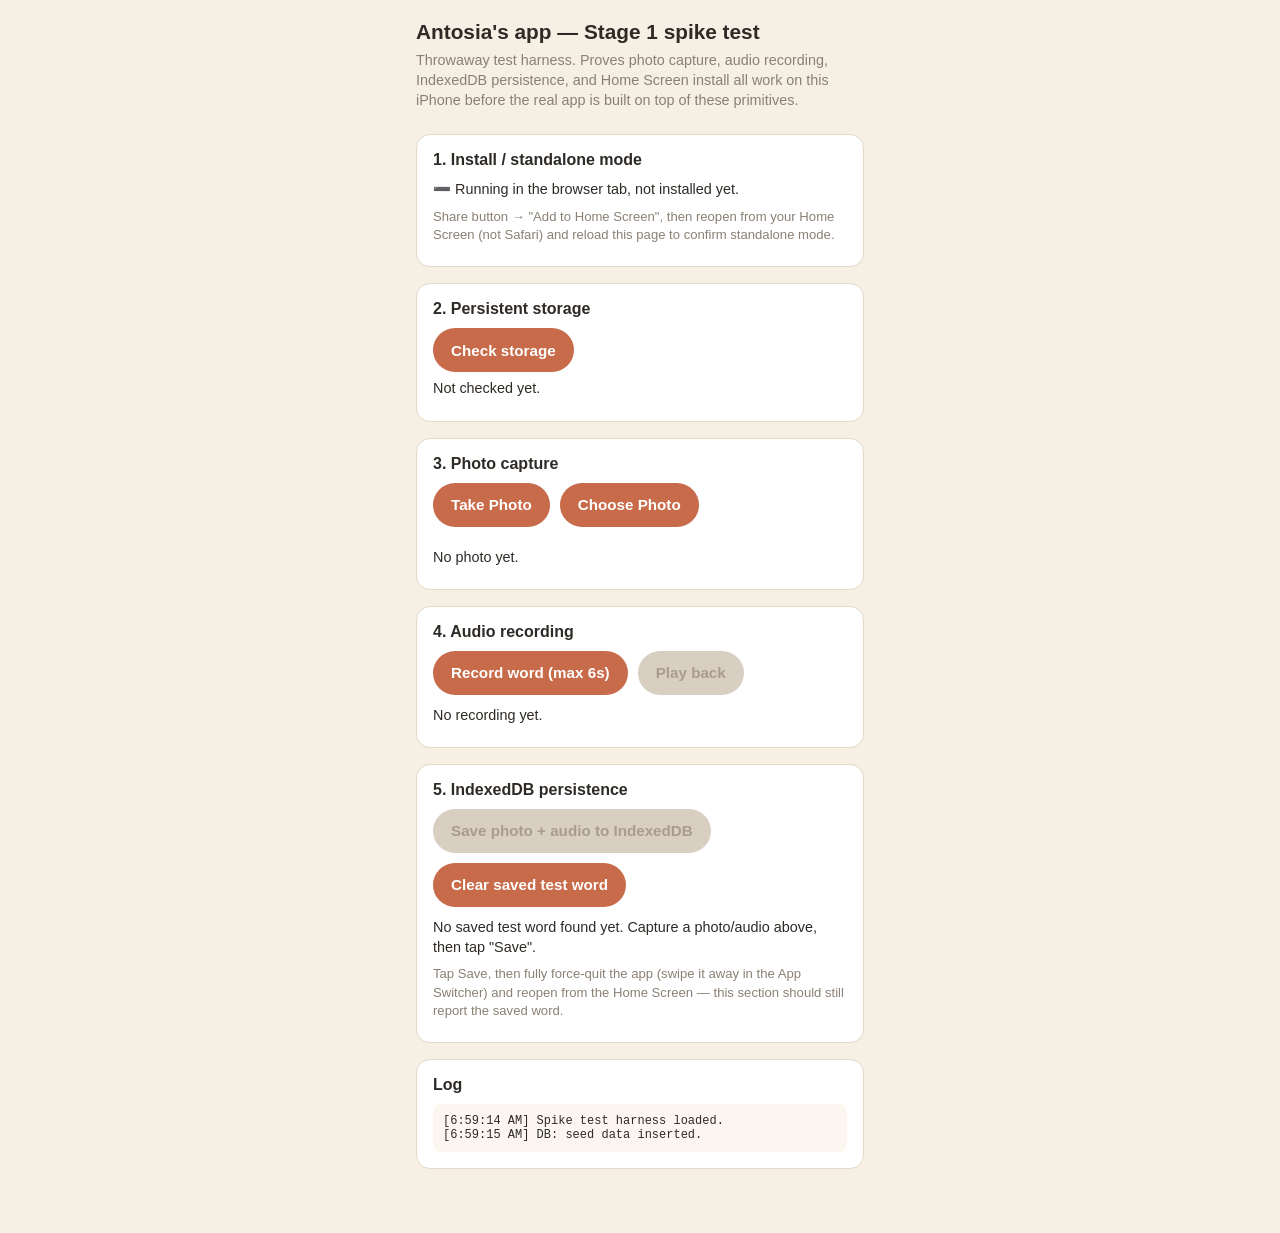
==== spike.html @ 55120e37 "Add Stage 2 parent admin area Category and word CRUD: create/edit/delete categories, add/edit/delete" ====
<!doctype html>
<html lang="en">
<head>
  <meta charset="UTF-8" />
  <meta name="viewport" content="width=device-width, initial-scale=1, viewport-fit=cover" />
  <title>Antosia's app — Spike Test</title>
  <link rel="manifest" href="./manifest.webmanifest" />
  <link rel="apple-touch-icon" href="./icons/icon-180.png" />
  <meta name="apple-mobile-web-app-capable" content="yes" />
  <meta name="apple-mobile-web-app-status-bar-style" content="default" />
  <meta name="theme-color" content="#f6efe3" />
  <link rel="stylesheet" href="./css/app.css" />
</head>
<body>
  <main class="spike">
    <header>
      <h1>Antosia's app — Stage 1 spike test</h1>
      <p class="sub">
        Throwaway test harness. Proves photo capture, audio recording, IndexedDB
        persistence, and Home Screen install all work on this iPhone before the
        real app is built on top of these primitives.
      </p>
    </header>

    <section class="card" id="install-section">
      <h2>1. Install / standalone mode</h2>
      <p id="install-status">Checking…</p>
      <p class="hint">
        Share button → "Add to Home Screen", then reopen from your Home Screen
        (not Safari) and reload this page to confirm standalone mode.
      </p>
    </section>

    <section class="card" id="storage-section">
      <h2>2. Persistent storage</h2>
      <button id="check-storage-btn">Check storage</button>
      <p id="storage-status">Not checked yet.</p>
    </section>

    <section class="card" id="photo-section">
      <h2>3. Photo capture</h2>
      <div class="btn-row">
        <label class="btn">
          Take Photo
          <input type="file" accept="image/*" capture="environment" id="take-photo-input" hidden />
        </label>
        <label class="btn">
          Choose Photo
          <input type="file" accept="image/*" id="choose-photo-input" hidden />
        </label>
      </div>
      <img id="photo-preview" alt="" hidden />
      <p id="photo-status">No photo yet.</p>
    </section>

    <section class="card" id="audio-section">
      <h2>4. Audio recording</h2>
      <div class="btn-row">
        <button id="record-word-btn">Record word (max 6s)</button>
        <button id="play-word-btn" disabled>Play back</button>
      </div>
      <p id="audio-status">No recording yet.</p>
    </section>

    <section class="card" id="db-section">
      <h2>5. IndexedDB persistence</h2>
      <div class="btn-row">
        <button id="save-test-word-btn" disabled>Save photo + audio to IndexedDB</button>
        <button id="clear-test-word-btn">Clear saved test word</button>
      </div>
      <p id="db-status">Checking for a previously saved test word…</p>
      <p class="hint">
        Tap Save, then fully force-quit the app (swipe it away in the App
        Switcher) and reopen from the Home Screen — this section should still
        report the saved word.
      </p>
    </section>

    <section class="card" id="log-section">
      <h2>Log</h2>
      <pre id="log"></pre>
    </section>
  </main>

  <script type="module" src="./js/spike.js"></script>
</body>
</html>
---- css/app.css ----
:root {
  --bg: #f6efe3;
  --fg: #2e2a26;
  --muted: #8a8074;
  --accent: #c86b4a;
  --card-bg: #ffffff;
  --border: #e4d9c8;
  --radius: 14px;
}

* {
  box-sizing: border-box;
}

body {
  margin: 0;
  font-family: -apple-system, BlinkMacSystemFont, "Helvetica Neue", Arial, sans-serif;
  background: var(--bg);
  color: var(--fg);
  padding: env(safe-area-inset-top) env(safe-area-inset-right) env(safe-area-inset-bottom)
    env(safe-area-inset-left);
}

.spike {
  max-width: 480px;
  margin: 0 auto;
  padding: 20px 16px 48px;
}

header h1 {
  font-size: 1.3rem;
  margin: 0 0 6px;
}

header .sub {
  font-size: 0.9rem;
  color: var(--muted);
  margin: 0 0 24px;
  line-height: 1.4;
}

.card {
  background: var(--card-bg);
  border: 1px solid var(--border);
  border-radius: var(--radius);
  padding: 16px;
  margin-bottom: 16px;
}

.card h2 {
  font-size: 1rem;
  margin: 0 0 10px;
}

.hint {
  font-size: 0.82rem;
  color: var(--muted);
  margin-top: 8px;
}

.btn-row {
  display: flex;
  flex-wrap: wrap;
  gap: 10px;
  margin-bottom: 10px;
}

button,
.btn {
  appearance: none;
  border: none;
  background: var(--accent);
  color: #fff;
  font-size: 0.95rem;
  font-weight: 600;
  padding: 12px 18px;
  border-radius: 999px;
  min-height: 44px;
  cursor: pointer;
  display: inline-flex;
  align-items: center;
  justify-content: center;
  text-align: center;
}

button:disabled {
  background: #d8cfc2;
  color: #a89d8d;
  cursor: not-allowed;
}

button:active,
.btn:active {
  transform: scale(0.97);
}

#photo-preview {
  display: block;
  max-width: 100%;
  border-radius: 10px;
  margin: 10px 0;
}

#log {
  font-family: ui-monospace, SFMono-Regular, Menlo, monospace;
  font-size: 0.75rem;
  white-space: pre-wrap;
  word-break: break-word;
  max-height: 200px;
  overflow-y: auto;
  background: #fbf7f0;
  border-radius: 8px;
  padding: 10px;
  margin: 0;
}

p {
  font-size: 0.9rem;
  line-height: 1.4;
  margin: 6px 0;
}

/* --- Admin app shell --- */

.app {
  max-width: 480px;
  margin: 0 auto;
  padding-bottom: 40px;
}

.topbar {
  display: flex;
  align-items: center;
  gap: 10px;
  padding: 16px;
  position: sticky;
  top: 0;
  background: var(--bg);
  z-index: 5;
}

.topbar h1 {
  font-size: 1.15rem;
  margin: 0;
  flex: 1;
}

.icon-btn {
  appearance: none;
  border: none;
  background: transparent;
  color: var(--accent);
  font-size: 0.95rem;
  font-weight: 600;
  padding: 8px 10px;
  min-height: 40px;
  cursor: pointer;
}

.screen {
  padding: 0 16px;
}

.empty-state {
  text-align: center;
  color: var(--muted);
  padding: 40px 16px;
  font-size: 0.9rem;
}

/* --- Lists --- */

.list {
  list-style: none;
  margin: 0 0 16px;
  padding: 0;
  display: flex;
  flex-direction: column;
  gap: 10px;
}

.list-item {
  display: flex;
  align-items: center;
  gap: 12px;
  background: var(--card-bg);
  border: 1px solid var(--border);
  border-radius: var(--radius);
  padding: 12px;
  cursor: pointer;
  text-align: left;
  width: 100%;
  font: inherit;
  color: inherit;
}

.list-item:active {
  transform: scale(0.99);
}

.thumb {
  width: 48px;
  height: 48px;
  border-radius: 10px;
  background: #efe6d6;
  display: flex;
  align-items: center;
  justify-content: center;
  font-size: 1.4rem;
  flex-shrink: 0;
  overflow: hidden;
}

.thumb img {
  width: 100%;
  height: 100%;
  object-fit: cover;
}

.thumb.large {
  width: 88px;
  height: 88px;
  border-radius: 14px;
  font-size: 2.2rem;
}

.list-item-body {
  flex: 1;
  min-width: 0;
}

.list-item-title {
  font-weight: 600;
  font-size: 0.98rem;
}

.list-item-sub {
  font-size: 0.8rem;
  color: var(--muted);
}

.badge {
  font-size: 0.72rem;
  font-weight: 600;
  padding: 4px 8px;
  border-radius: 999px;
  white-space: nowrap;
}

.badge-warning {
  background: #f7e2c4;
  color: #8a5a1f;
}

.badge-ok {
  background: #d9ecd6;
  color: #33632e;
}

.fab-row {
  margin-top: 4px;
}

.fab-row button {
  width: 100%;
}

/* --- Forms --- */

.field {
  margin-bottom: 18px;
}

.field label,
.field .field-label {
  display: block;
  font-size: 0.82rem;
  font-weight: 600;
  color: var(--muted);
  margin-bottom: 6px;
}

.field input[type="text"],
.field textarea {
  width: 100%;
  font-size: 1rem;
  font-family: inherit;
  padding: 12px;
  border-radius: 10px;
  border: 1px solid var(--border);
  background: var(--card-bg);
  color: var(--fg);
}

.field textarea {
  resize: vertical;
  min-height: 60px;
}

.segmented {
  display: flex;
  gap: 8px;
  flex-wrap: wrap;
}

.segmented button {
  background: var(--card-bg);
  color: var(--fg);
  border: 1px solid var(--border);
  font-weight: 500;
  padding: 10px 16px;
}

.segmented button.active {
  background: var(--accent);
  color: #fff;
  border-color: var(--accent);
}

.label-preview {
  font-size: 1.1rem;
  font-weight: 600;
  margin-top: 6px;
}

.media-block {
  background: #fbf7f0;
  border: 1px solid var(--border);
  border-radius: var(--radius);
  padding: 14px;
  margin-bottom: 14px;
}

.media-block .status-line {
  font-size: 0.85rem;
  margin: 8px 0 10px;
}

.status-ok {
  color: #33632e;
}

.status-missing {
  color: #a8551f;
}

.form-actions {
  display: flex;
  flex-direction: column;
  gap: 10px;
  margin-top: 24px;
}

.btn-secondary {
  background: var(--card-bg);
  color: var(--fg);
  border: 1px solid var(--border);
}

.btn-danger {
  background: #fff;
  color: #b3423a;
  border: 1px solid #f0c9c4;
}
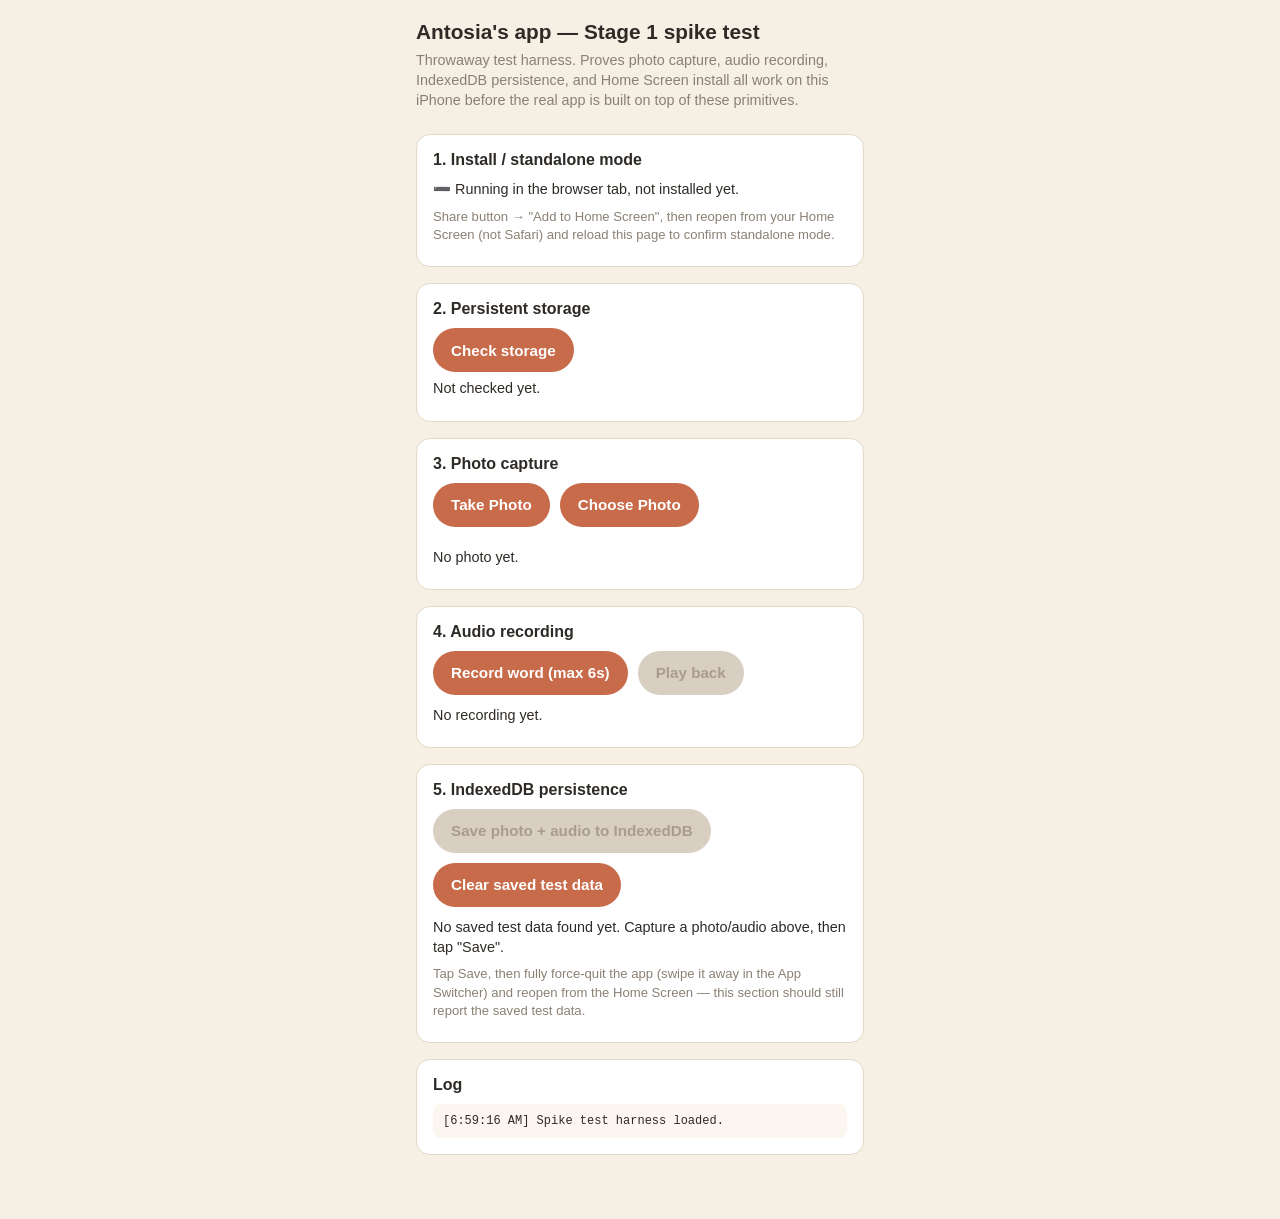
==== commit 815999fb: "v46: repair legacy spike test data" ====
--- a/spike.html
+++ b/spike.html
@@ -9,7 +9,7 @@
   <meta name="apple-mobile-web-app-capable" content="yes" />
   <meta name="apple-mobile-web-app-status-bar-style" content="default" />
   <meta name="theme-color" content="#f6efe3" />
-  <link rel="stylesheet" href="./css/app.css" />
+  <link rel="stylesheet" href="./css/app.css?v=46" />
 </head>
 <body>
   <main class="spike">
@@ -66,13 +66,13 @@
       <h2>5. IndexedDB persistence</h2>
       <div class="btn-row">
         <button id="save-test-word-btn" disabled>Save photo + audio to IndexedDB</button>
-        <button id="clear-test-word-btn">Clear saved test word</button>
+        <button id="clear-test-word-btn">Clear saved test data</button>
       </div>
-      <p id="db-status">Checking for a previously saved test word…</p>
+      <p id="db-status">Checking for previously saved test data…</p>
       <p class="hint">
         Tap Save, then fully force-quit the app (swipe it away in the App
         Switcher) and reopen from the Home Screen — this section should still
-        report the saved word.
+        report the saved test data.
       </p>
     </section>
 
@@ -82,6 +82,6 @@
     </section>
   </main>
 
-  <script type="module" src="./js/spike.js"></script>
+  <script type="module" src="./js/spike.js?v=46"></script>
 </body>
 </html>
--- a/css/app.css
+++ b/css/app.css
@@ -145,6 +145,12 @@
   flex: 1;
 }
 
+.topbar-actions {
+  display: flex;
+  align-items: center;
+  gap: 2px;
+}
+
 .icon-btn {
   appearance: none;
   border: none;
@@ -257,6 +263,17 @@
   color: #33632e;
 }
 
+.badge-muted {
+  background: #e6e0d4;
+  color: #7a7263;
+}
+
+/* Excluded ("Skip") words: dimmed so they're visibly set aside, but still
+   fully tappable to edit or re-include. */
+.list-item-muted {
+  opacity: 0.55;
+}
+
 .fab-row {
   margin-top: 4px;
 }
@@ -362,3 +379,1032 @@
   color: #b3423a;
   border: 1px solid #f0c9c4;
 }
+
+.list-item-row {
+  display: flex;
+  align-items: center;
+  gap: 8px;
+}
+
+.list-item-row .list-item {
+  flex: 1;
+  width: auto;
+}
+
+.session-start-btn {
+  flex-shrink: 0;
+}
+
+/* --- Child session mode --- */
+
+#session {
+  position: fixed;
+  inset: 0;
+  background: var(--bg);
+  z-index: 10;
+  display: flex;
+  flex-direction: column;
+  /* Toddler-proofing: no double-tap zoom, no long-press save/copy menus,
+     no accidental text selection anywhere inside a session. */
+  touch-action: manipulation;
+  -webkit-touch-callout: none;
+  -webkit-user-select: none;
+  user-select: none;
+}
+
+#session img {
+  -webkit-touch-callout: none;
+  -webkit-user-drag: none;
+  pointer-events: none;
+}
+
+#session[hidden] {
+  display: none;
+}
+
+.session-screen {
+  flex: 1;
+  display: flex;
+  flex-direction: column;
+  align-items: center;
+  justify-content: center;
+  padding: 24px;
+  text-align: center;
+  gap: 18px;
+}
+
+.session-photo-btn {
+  appearance: none;
+  border: none;
+  background: none;
+  padding: 0;
+  cursor: pointer;
+}
+
+.session-photo {
+  width: min(78vw, 350px);
+  height: min(78vw, 350px);
+  border-radius: 28px;
+  background: #efe6d6;
+  display: flex;
+  align-items: center;
+  justify-content: center;
+  font-size: 6rem;
+  overflow: hidden;
+  box-shadow: 0 6px 18px rgba(0, 0, 0, 0.08);
+}
+
+.session-photo img {
+  width: 100%;
+  height: 100%;
+  /* contain (not cover): show the whole picture, uncropped — the warm box
+     background shows through where the photo's shape doesn't fill the square. */
+  object-fit: contain;
+}
+
+.session-label {
+  font-size: 2rem;
+  font-weight: 700;
+}
+
+.session-hint {
+  font-size: 1.1rem;
+  color: var(--muted);
+}
+
+/* Shown only when saving her progress failed (storage full / DB unavailable):
+   a plain-language message plus a way out that doesn't fake success. */
+.session-save-error {
+  margin-top: 12px;
+  padding: 12px 14px;
+  border-radius: 16px;
+  background: rgba(180, 60, 40, 0.08);
+  max-width: 420px;
+}
+
+.session-secondary {
+  appearance: none;
+  border: 1px solid rgba(0, 0, 0, 0.15);
+  background: #fff;
+  border-radius: 999px;
+  padding: 10px 18px;
+  font-size: 1rem;
+  cursor: pointer;
+  margin-top: 8px;
+}
+
+.session-continue {
+  font-size: 1.15rem;
+  padding: 16px 32px;
+  border-radius: 999px;
+  min-width: 220px;
+}
+
+/* Wordless "let's find it" button: a big magnifying glass with a slow,
+   calm breathing pulse — inviting, not flashy. */
+.find-btn {
+  appearance: none;
+  border: none;
+  width: 96px;
+  height: 96px;
+  border-radius: 50%;
+  background: var(--accent);
+  font-size: 2.8rem;
+  display: flex;
+  align-items: center;
+  justify-content: center;
+  cursor: pointer;
+  box-shadow: 0 4px 14px rgba(0, 0, 0, 0.12);
+  animation: find-pulse 2.4s ease-in-out infinite;
+}
+
+@keyframes find-pulse {
+  0%,
+  100% {
+    transform: scale(1);
+  }
+  50% {
+    transform: scale(1.08);
+  }
+}
+
+@media (prefers-reduced-motion: reduce) {
+  .find-btn {
+    animation: none;
+  }
+}
+
+.end-stage {
+  overflow-y: auto;
+  justify-content: flex-start;
+  padding-top: 40px;
+}
+
+/* Never let flexbox SHRINK end-screen blocks to fit the viewport: a shrunken
+   .sticker-reveal paints its 64px sticker over the text below it. The screen
+   scrolls instead (it's an .allow-scroll area). */
+.end-stage > * {
+  flex-shrink: 0;
+}
+
+/* Two choices stack vertically so each picture can be BIG (parent feedback:
+   pictures were too small side-by-side). 3 and 4 choices switch to grids
+   below. */
+.session-options {
+  display: flex;
+  flex-direction: column;
+  gap: 16px;
+  align-items: center;
+  justify-content: center;
+}
+
+.session-option {
+  appearance: none;
+  border: none;
+  background: none;
+  padding: 0;
+  cursor: pointer;
+  border-radius: 24px;
+}
+
+.session-option-photo {
+  width: min(56vw, 250px);
+  height: min(56vw, 250px);
+  border-radius: 24px;
+  background: #efe6d6;
+  display: flex;
+  align-items: center;
+  justify-content: center;
+  font-size: 4rem;
+  overflow: hidden;
+}
+
+.session-option-photo img {
+  width: 100%;
+  height: 100%;
+  /* contain (not cover): the answer tiles show the whole picture, uncropped. */
+  object-fit: contain;
+}
+
+.session-option.correct .session-option-photo {
+  outline: 5px solid #6fb366;
+}
+
+/* Test mode difficulty: 3 options = a 2+1 grid (third centered below);
+   4 options = a 2×2 grid. Tiles stay as big as the screen allows. */
+.session-options.count-3,
+.session-options.count-4 {
+  display: grid;
+  grid-template-columns: repeat(2, auto);
+  justify-content: center;
+}
+
+.session-options.count-3 .session-option:nth-child(3) {
+  grid-column: 1 / -1;
+  justify-self: center;
+}
+
+.session-options.count-3 .session-option-photo,
+.session-options.count-4 .session-option-photo {
+  width: min(42vw, 190px);
+  height: min(42vw, 190px);
+}
+
+/* Test end screen: the first-tap score and per-word ✓/✗ list. */
+.test-score {
+  font-size: 1.25rem;
+  font-weight: 700;
+}
+
+.test-result-list {
+  width: 100%;
+  max-width: 360px;
+  display: flex;
+  flex-direction: column;
+  gap: 6px;
+}
+
+.test-result-row {
+  display: flex;
+  justify-content: space-between;
+  background: var(--card-bg);
+  border: 1px solid var(--border);
+  border-radius: 10px;
+  padding: 8px 14px;
+  font-size: 0.95rem;
+  font-weight: 600;
+}
+
+.test-ok {
+  color: #33632e;
+}
+
+.test-miss {
+  color: #b3423a;
+}
+
+.session-option.wiggle {
+  animation: session-wiggle 0.4s ease;
+}
+
+@keyframes session-wiggle {
+  0%,
+  100% {
+    transform: translateX(0);
+  }
+  25% {
+    transform: translateX(-6px);
+  }
+  75% {
+    transform: translateX(6px);
+  }
+}
+
+.session-prompt-icon {
+  font-size: 3.5rem;
+}
+
+.session-prompt-text {
+  font-size: 1.4rem;
+  font-weight: 600;
+  max-width: 340px;
+}
+
+.session-end-title {
+  font-size: 1.8rem;
+  font-weight: 700;
+}
+
+.session-end-summary {
+  font-size: 1.1rem;
+}
+
+.session-end-reminder {
+  font-size: 1rem;
+  color: var(--muted);
+  max-width: 320px;
+}
+
+.session-obs-list {
+  width: 100%;
+  max-width: 360px;
+  display: flex;
+  flex-direction: column;
+  gap: 10px;
+  margin: 8px 0;
+}
+
+.session-obs-row {
+  display: flex;
+  align-items: center;
+  gap: 8px;
+  background: var(--card-bg);
+  border: 1px solid var(--border);
+  border-radius: 12px;
+  padding: 10px 12px;
+}
+
+.session-obs-label {
+  flex: 1;
+  text-align: left;
+  font-weight: 600;
+  font-size: 0.95rem;
+}
+
+.obs-btn {
+  background: var(--card-bg);
+  color: var(--muted);
+  border: 1px solid var(--border);
+  font-size: 0.8rem;
+  padding: 8px 10px;
+}
+
+.obs-btn.active {
+  background: #d9ecd6;
+  color: #33632e;
+  border-color: #b7d9b0;
+}
+
+/* The button itself is a generous touch target (well above the 44px
+   minimum) so a 3-second hold survives normal finger drift; the visible
+   dot inside stays small and subtle so it doesn't distract a toddler. */
+.parent-gate {
+  position: fixed;
+  bottom: calc(env(safe-area-inset-bottom, 0px) + 18px);
+  right: calc(env(safe-area-inset-right, 0px) + 10px);
+  width: 72px;
+  height: 72px;
+  border-radius: 50%;
+  background: none;
+  border: none;
+  padding: 0;
+  display: flex;
+  align-items: center;
+  justify-content: center;
+  z-index: 50;
+  touch-action: none;
+  -webkit-touch-callout: none;
+  -webkit-user-select: none;
+  user-select: none;
+}
+
+.parent-gate-dot {
+  width: 34px;
+  height: 34px;
+  border-radius: 50%;
+  background: rgba(0, 0, 0, 0.06);
+  overflow: hidden;
+}
+
+.parent-gate-fill {
+  width: 100%;
+  height: 100%;
+  background: rgba(0, 0, 0, 0.35);
+  transform: scaleX(0);
+  transform-origin: left;
+}
+
+.parent-gate-fill.filling {
+  /* Duration is set from HOLD_MS in gate.js so the two can't drift apart;
+     this value is only a fallback. */
+  transition: transform 1.5s linear;
+  transform: scaleX(1);
+}
+
+/* --- Child-first flow (Stage 6) --- */
+
+/* Antosia's own big friendly entry button at the top of the home screen. */
+.play-btn {
+  width: 100%;
+  font-size: 1.5rem;
+  padding: 20px;
+  border-radius: 20px;
+  margin-bottom: 16px;
+  box-shadow: 0 4px 14px rgba(0, 0, 0, 0.1);
+}
+
+.child-flag-stage {
+  gap: 32px;
+}
+
+.child-flag-btn {
+  appearance: none;
+  border: none;
+  background: var(--card-bg);
+  width: min(48vw, 220px);
+  height: min(48vw, 220px);
+  border-radius: 32px;
+  font-size: min(24vw, 108px);
+  line-height: 1;
+  display: flex;
+  align-items: center;
+  justify-content: center;
+  cursor: pointer;
+  box-shadow: 0 6px 18px rgba(0, 0, 0, 0.08);
+}
+
+.child-flag-btn:active {
+  transform: scale(0.96);
+}
+
+.child-tiles {
+  display: grid;
+  grid-template-columns: 1fr 1fr;
+  gap: 16px;
+  width: 100%;
+  max-width: 420px;
+}
+
+.child-tile {
+  appearance: none;
+  border: 1px solid var(--border);
+  background: var(--card-bg);
+  border-radius: 22px;
+  padding: 14px 10px;
+  display: flex;
+  flex-direction: column;
+  align-items: center;
+  gap: 8px;
+  cursor: pointer;
+  color: var(--fg);
+  font: inherit;
+  box-shadow: 0 4px 12px rgba(0, 0, 0, 0.06);
+  min-height: 44px;
+}
+
+.child-tile:active {
+  transform: scale(0.97);
+}
+
+.child-tile-emoji {
+  font-size: 2.6rem;
+  line-height: 1;
+}
+
+.child-tile-name {
+  font-size: 1.05rem;
+  font-weight: 700;
+}
+
+.child-tile-photos {
+  display: grid;
+  grid-template-columns: 1fr 1fr;
+  gap: 4px;
+  width: 100%;
+}
+
+.child-tile-photos img {
+  width: 100%;
+  aspect-ratio: 1;
+  object-fit: cover;
+  border-radius: 10px;
+}
+
+/* Face pick: whose voice? Big round photo buttons, silent selection. */
+.child-faces {
+  display: flex;
+  gap: 28px;
+  flex-wrap: wrap;
+  justify-content: center;
+}
+
+.child-face-btn {
+  appearance: none;
+  border: none;
+  background: none;
+  padding: 0;
+  display: flex;
+  flex-direction: column;
+  align-items: center;
+  gap: 10px;
+  cursor: pointer;
+}
+
+.child-face-btn:active {
+  transform: scale(0.96);
+}
+
+.child-face-photo {
+  width: min(38vw, 170px);
+  height: min(38vw, 170px);
+  border-radius: 50%;
+  overflow: hidden;
+  background: var(--card-bg);
+  display: flex;
+  align-items: center;
+  justify-content: center;
+  font-size: 3rem;
+  box-shadow: 0 6px 18px rgba(0, 0, 0, 0.1);
+}
+
+.child-face-photo img {
+  width: 100%;
+  height: 100%;
+  object-fit: cover;
+}
+
+.child-face-initials {
+  background: var(--accent);
+  color: #fff;
+  font-weight: 700;
+}
+
+.child-face-name {
+  font-size: 1.15rem;
+  font-weight: 700;
+  color: var(--fg);
+}
+
+/* Intro: the session host, big and warm. */
+.child-intro-stage {
+  gap: 20px;
+}
+
+.child-intro-photo {
+  width: min(80vw, 380px);
+  height: min(80vw, 380px);
+  border-radius: 36px;
+  overflow: hidden;
+  background: #efe6d6;
+  box-shadow: 0 8px 24px rgba(0, 0, 0, 0.12);
+}
+
+.child-intro-photo img {
+  width: 100%;
+  height: 100%;
+  object-fit: cover;
+}
+
+.child-intro-label {
+  font-size: 2rem;
+  font-weight: 700;
+}
+
+/* Collage: the faces of this language. */
+.child-collage {
+  display: grid;
+  grid-template-columns: repeat(2, 1fr);
+  gap: 12px;
+  width: 100%;
+  max-width: 420px;
+}
+
+.child-collage.cols-3 {
+  grid-template-columns: repeat(3, 1fr);
+}
+
+.child-collage-cell {
+  border-radius: 20px;
+  overflow: hidden;
+  background: #efe6d6;
+  aspect-ratio: 1;
+  box-shadow: 0 4px 12px rgba(0, 0, 0, 0.08);
+}
+
+.child-collage-cell img {
+  width: 100%;
+  height: 100%;
+  object-fit: cover;
+}
+
+/* --- Family recording page (?record=…) ---
+   Audience: grandparents who may never have recorded anything on a phone.
+   Everything is oversized: one task per screen, one huge obvious button. */
+
+.record-page {
+  max-width: 440px;
+  margin: 0 auto;
+  padding: 28px 20px 60px;
+  text-align: center;
+}
+
+.record-title {
+  font-size: 1.7rem;
+  margin: 10px 0 14px;
+}
+
+.record-body {
+  font-size: 1.15rem;
+  line-height: 1.5;
+  margin: 10px 0;
+}
+
+.record-warn {
+  font-size: 1.05rem;
+  line-height: 1.5;
+  background: #f7e2c4;
+  color: #6d4715;
+  border-radius: 14px;
+  padding: 12px 14px;
+  margin: 16px 0;
+}
+
+.record-tips {
+  text-align: left;
+  font-size: 1.1rem;
+  line-height: 1.5;
+  padding-left: 1.2em;
+  margin: 12px 0;
+}
+
+.record-tips li {
+  margin: 10px 0;
+}
+
+.record-progress {
+  font-size: 1rem;
+  font-weight: 700;
+  color: var(--muted);
+  margin-bottom: 14px;
+}
+
+.record-instruction {
+  font-size: 1.15rem;
+  margin: 12px 0 6px;
+}
+
+.record-say {
+  font-size: 2rem;
+  font-weight: 800;
+  margin: 6px 0 10px;
+}
+
+.record-hint {
+  font-size: 1rem;
+  color: var(--muted);
+  line-height: 1.45;
+  margin: 6px 0 10px;
+}
+
+.record-thumb {
+  width: 160px;
+  height: 160px;
+  object-fit: cover;
+  border-radius: 20px;
+  margin: 4px auto 8px;
+  display: block;
+  box-shadow: 0 4px 14px rgba(0, 0, 0, 0.1);
+}
+
+.record-status {
+  font-size: 1.2rem;
+  font-weight: 700;
+  min-height: 1.5em;
+  margin: 10px 0;
+}
+
+.record-actions {
+  display: flex;
+  flex-direction: column;
+  align-items: center;
+  gap: 14px;
+  margin-top: 10px;
+}
+
+/* THE button: a big red microphone circle nobody can miss. */
+.record-btn {
+  width: 130px;
+  height: 130px;
+  border-radius: 50%;
+  background: #cc3b2f;
+  font-size: 3rem;
+  display: flex;
+  align-items: center;
+  justify-content: center;
+  box-shadow: 0 6px 18px rgba(0, 0, 0, 0.18);
+}
+
+.record-btn.recording {
+  font-size: 1.4rem;
+  animation: record-pulse 1.2s ease-in-out infinite;
+}
+
+@keyframes record-pulse {
+  0%,
+  100% {
+    transform: scale(1);
+    box-shadow: 0 6px 18px rgba(204, 59, 47, 0.35);
+  }
+  50% {
+    transform: scale(1.07);
+    box-shadow: 0 6px 26px rgba(204, 59, 47, 0.6);
+  }
+}
+
+.record-primary {
+  width: 100%;
+  font-size: 1.3rem;
+  padding: 18px;
+  border-radius: 18px;
+}
+
+.record-start {
+  margin-top: 14px;
+}
+
+.record-secondary {
+  width: 100%;
+  font-size: 1.15rem;
+  padding: 15px;
+  border-radius: 16px;
+  background: var(--card-bg);
+  color: var(--fg);
+  border: 2px solid var(--border);
+}
+
+.record-skip {
+  background: none;
+  color: var(--muted);
+  font-size: 1rem;
+  text-decoration: underline;
+  box-shadow: none;
+  min-height: 44px;
+}
+
+.record-photo-preview img {
+  width: 180px;
+  height: 180px;
+  object-fit: cover;
+  border-radius: 50%;
+  margin: 10px auto;
+  display: block;
+  box-shadow: 0 6px 18px rgba(0, 0, 0, 0.15);
+}
+
+/* --- Home-screen language switcher --- */
+.lang-switch {
+  display: flex;
+  gap: 8px;
+  margin-bottom: 16px;
+}
+
+.lang-btn {
+  appearance: none;
+  border: 2px solid transparent;
+  background: var(--card-bg);
+  border-radius: 12px;
+  padding: 6px 14px;
+  font-size: 1.6rem;
+  line-height: 1;
+  cursor: pointer;
+  opacity: 0.5;
+}
+
+.lang-btn.active {
+  opacity: 1;
+  border-color: var(--accent);
+}
+
+/* --- People & voices --- */
+.badge-row {
+  display: flex;
+  gap: 6px;
+  flex-wrap: wrap;
+  margin-top: 4px;
+}
+
+/* --- Settings screen --- */
+.settings-card {
+  background: var(--card-bg);
+  border-radius: 14px;
+  padding: 16px;
+  margin-bottom: 14px;
+}
+
+.settings-card-title {
+  font-size: 1rem;
+  margin: 0 0 10px;
+}
+
+.settings-line {
+  margin: 6px 0;
+  font-size: 0.95rem;
+}
+
+.settings-note {
+  margin: 6px 0;
+  font-size: 0.85rem;
+  color: var(--muted);
+  line-height: 1.4;
+}
+
+.settings-note-warn {
+  color: #8a5a1f;
+}
+
+.settings-steps {
+  margin: 8px 0;
+  padding-left: 1.3em;
+}
+
+.settings-steps li {
+  margin: 8px 0;
+  font-size: 0.9rem;
+  line-height: 1.45;
+}
+
+.settings-link {
+  display: inline-block;
+  margin: 8px 0 2px;
+  color: var(--accent);
+  font-weight: 600;
+  font-size: 0.9rem;
+  text-decoration: none;
+}
+
+/* --- Sticker book (full-screen collection view) --- */
+.sticker-book {
+  overflow-y: auto;
+  justify-content: flex-start;
+  padding-top: 48px;
+}
+
+.sticker-book > * {
+  flex-shrink: 0;
+}
+
+.sticker-grid {
+  display: grid;
+  grid-template-columns: repeat(4, 1fr);
+  gap: 14px;
+  width: 100%;
+  max-width: 380px;
+}
+
+.sticker-cell {
+  aspect-ratio: 1;
+  background: var(--card-bg);
+  border-radius: 18px;
+  display: flex;
+  align-items: center;
+  justify-content: center;
+  font-size: 2.6rem;
+  box-shadow: 0 3px 10px rgba(0, 0, 0, 0.07);
+}
+
+/* Translation linking audit (Release 1): proposed pairs and the groups the app
+   refuses to guess at. */
+.twin-pair-list {
+  margin: 8px 0;
+  max-height: 260px;
+  overflow-y: auto;
+}
+
+.twin-pair-row {
+  display: flex;
+  align-items: center;
+  gap: 8px;
+  padding: 6px 8px;
+  border-radius: 10px;
+}
+
+.twin-pair-row:nth-child(odd) {
+  background: rgba(0, 0, 0, 0.03);
+}
+
+.twin-pair-link {
+  opacity: 0.5;
+}
+
+.twin-confirm {
+  display: flex;
+  align-items: center;
+  gap: 10px;
+  margin-top: 10px;
+  padding: 10px;
+  border-radius: 12px;
+  background: rgba(0, 0, 0, 0.04);
+  cursor: pointer;
+}
+
+.twin-ambiguous {
+  padding: 10px;
+  margin-top: 10px;
+  border-radius: 14px;
+  background: rgba(180, 120, 40, 0.08);
+}
+
+.twin-select {
+  width: 100%;
+  margin-top: 6px;
+  padding: 10px;
+  border-radius: 10px;
+  border: 1px solid rgba(0, 0, 0, 0.15);
+  font-size: 1rem;
+  background: #fff;
+}
+
+/* Translation conflict: the two candidate words side by side, so the parent can
+   see at a glance whether they're the same concept. */
+.conflict-pair {
+  display: grid;
+  grid-template-columns: 1fr 1fr;
+  gap: 12px;
+  margin: 12px 0 4px;
+}
+
+.conflict-side {
+  text-align: center;
+  padding: 10px 8px;
+  border-radius: 16px;
+  background: var(--card-bg);
+}
+
+.conflict-side .thumb.large {
+  margin: 0 auto 8px;
+}
+
+/* Settings → Manage stickers: smaller, tappable chips (a × hint on hover). */
+.sticker-manage-grid {
+  display: grid;
+  grid-template-columns: repeat(5, 1fr);
+  gap: 8px;
+  margin-top: 8px;
+}
+
+.sticker-manage-cell {
+  appearance: none;
+  border: none;
+  aspect-ratio: 1;
+  background: var(--card-bg);
+  border-radius: 12px;
+  font-size: 1.7rem;
+  cursor: pointer;
+  box-shadow: 0 2px 6px rgba(0, 0, 0, 0.06);
+}
+
+.sticker-manage-cell:active {
+  transform: scale(0.92);
+}
+
+/* --- Rewards: confetti + session stickers (v34) --- */
+
+.confetti-layer {
+  position: absolute;
+  inset: 0;
+  overflow: hidden;
+  pointer-events: none;
+  z-index: 40; /* above stage content, below nothing interactive (no pointer events) */
+}
+
+.confetti-piece {
+  position: absolute;
+  width: 10px;
+  height: 14px;
+  border-radius: 2px;
+  opacity: 0.95;
+  animation-name: confetti-fall;
+  animation-timing-function: cubic-bezier(0.2, 0.6, 0.4, 1);
+  animation-fill-mode: forwards;
+}
+
+@keyframes confetti-fall {
+  to {
+    transform: translate(var(--dx), var(--dy)) rotate(var(--rot));
+    opacity: 0;
+  }
+}
+
+.sticker-reveal {
+  text-align: center;
+  min-height: 40px;
+  margin: 4px 0 10px;
+}
+
+.sticker-big {
+  font-size: 64px;
+  line-height: 1.1;
+  animation: sticker-pop 550ms cubic-bezier(0.2, 1.6, 0.4, 1) both;
+}
+
+@keyframes sticker-pop {
+  from {
+    transform: scale(0.2) rotate(-16deg);
+    opacity: 0;
+  }
+  to {
+    transform: scale(1) rotate(0deg);
+    opacity: 1;
+  }
+}
+
+.sticker-caption {
+  font-weight: 700;
+  margin: 2px 0 8px;
+}
+
+.sticker-shelf {
+  font-size: 26px;
+  letter-spacing: 4px;
+  background: rgba(255, 255, 255, 0.55);
+  border-radius: 14px;
+  padding: 8px 12px;
+  display: inline-block;
+  max-width: 100%;
+}
+
+@media (prefers-reduced-motion: reduce) {
+  .sticker-big {
+    animation: none;
+  }
+}
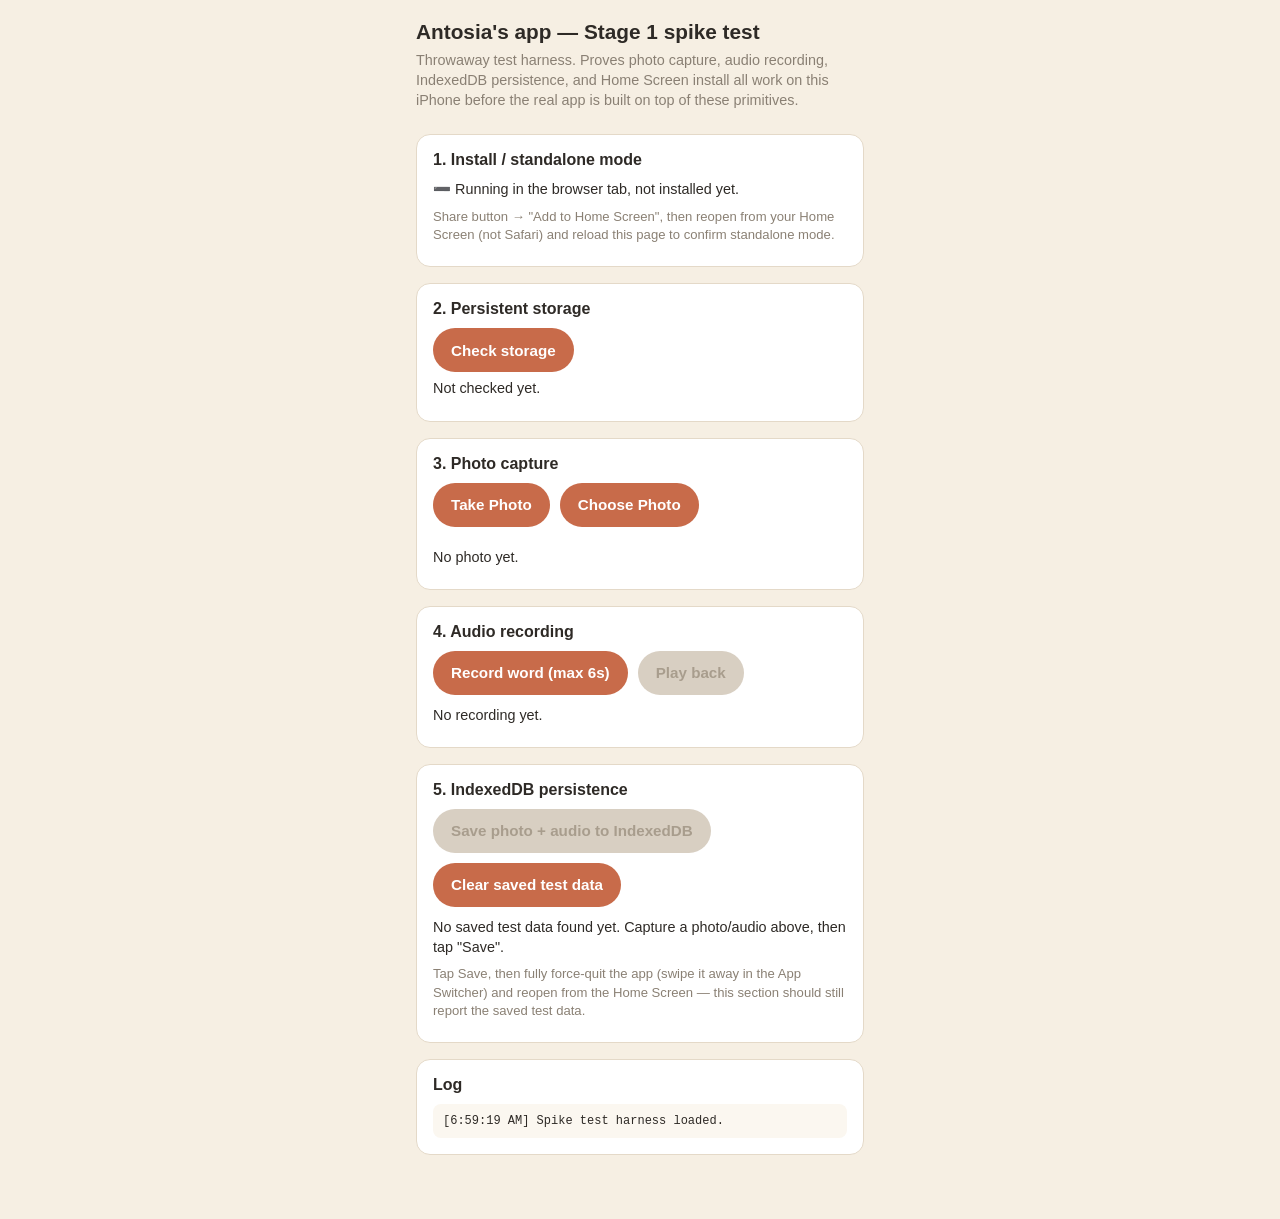
==== commit 9e642032: "v47: repair leaked extra photo cache" ====
--- a/spike.html
+++ b/spike.html
@@ -9,7 +9,7 @@
   <meta name="apple-mobile-web-app-capable" content="yes" />
   <meta name="apple-mobile-web-app-status-bar-style" content="default" />
   <meta name="theme-color" content="#f6efe3" />
-  <link rel="stylesheet" href="./css/app.css?v=46" />
+  <link rel="stylesheet" href="./css/app.css?v=47" />
 </head>
 <body>
   <main class="spike">
@@ -82,6 +82,6 @@
     </section>
   </main>
 
-  <script type="module" src="./js/spike.js?v=46"></script>
+  <script type="module" src="./js/spike.js?v=47"></script>
 </body>
 </html>
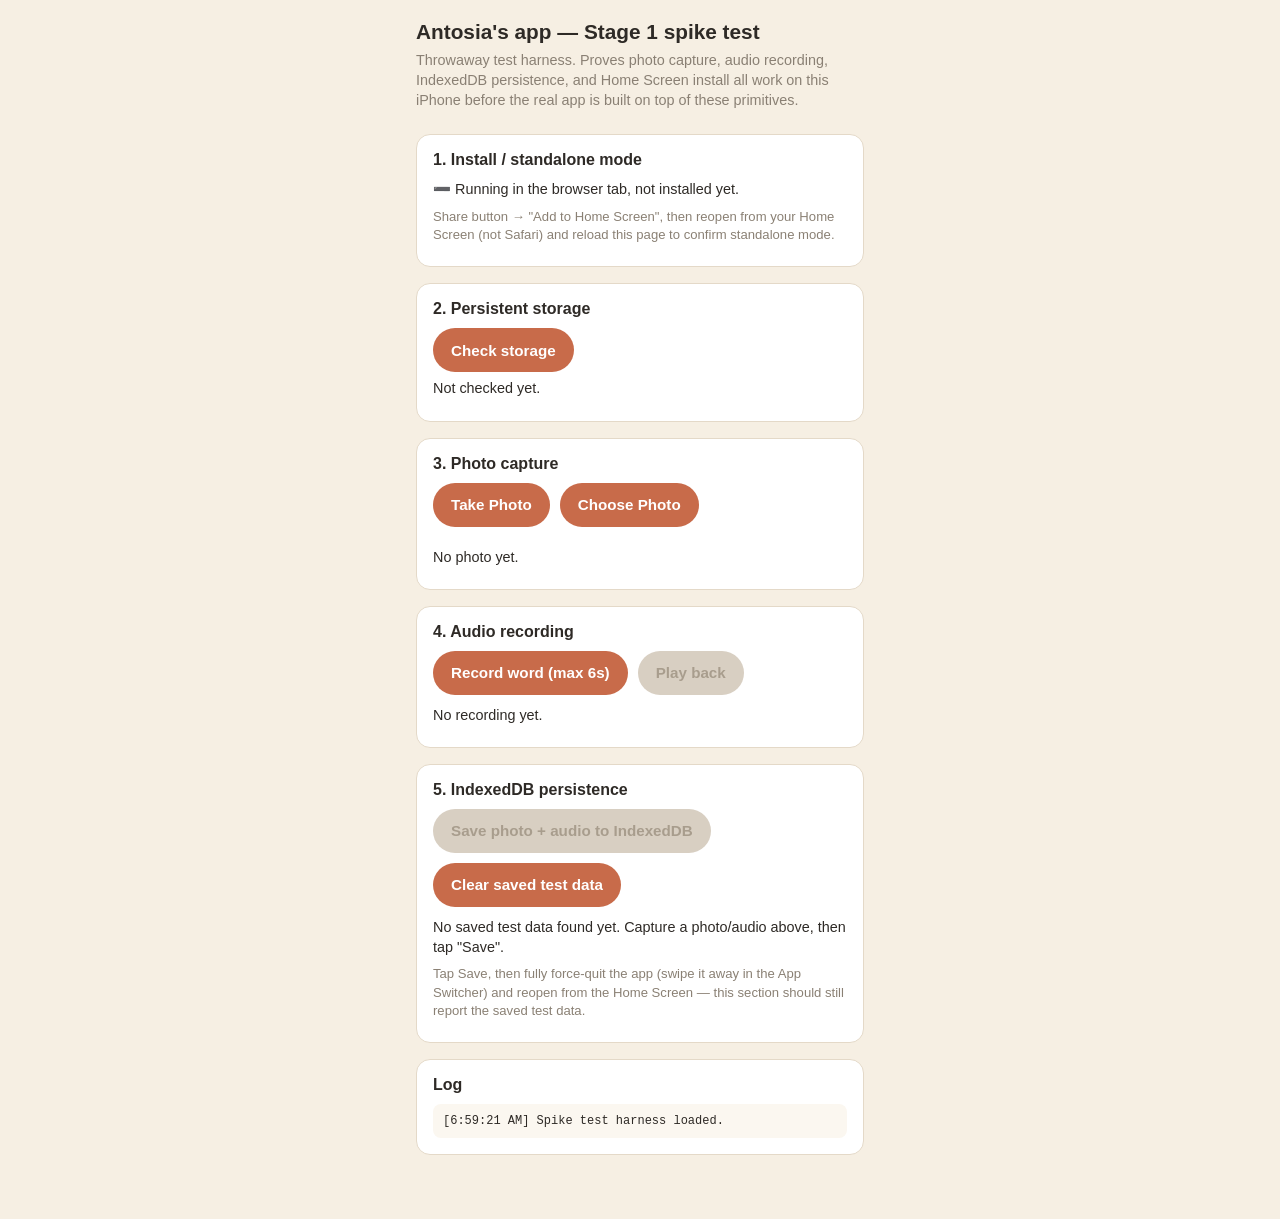
==== commit 3f1e4586: "v48: repair empty intro recordings" ====
--- a/spike.html
+++ b/spike.html
@@ -9,7 +9,7 @@
   <meta name="apple-mobile-web-app-capable" content="yes" />
   <meta name="apple-mobile-web-app-status-bar-style" content="default" />
   <meta name="theme-color" content="#f6efe3" />
-  <link rel="stylesheet" href="./css/app.css?v=47" />
+  <link rel="stylesheet" href="./css/app.css?v=48" />
 </head>
 <body>
   <main class="spike">
@@ -82,6 +82,6 @@
     </section>
   </main>
 
-  <script type="module" src="./js/spike.js?v=47"></script>
+  <script type="module" src="./js/spike.js?v=48"></script>
 </body>
 </html>
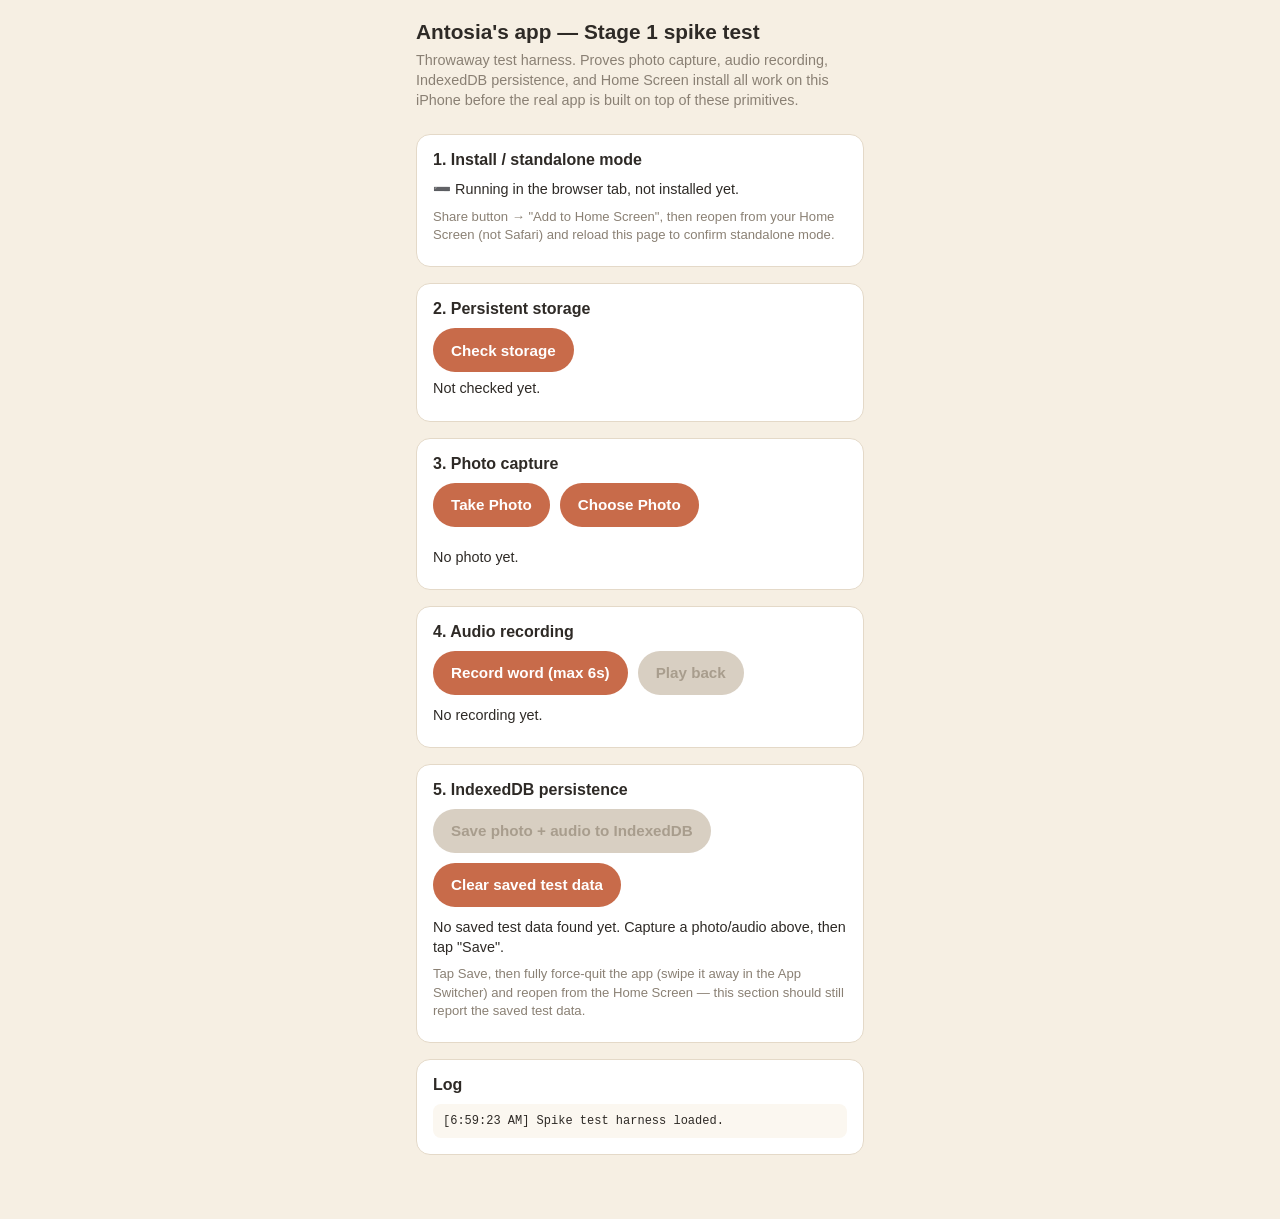
==== commit edc0f57b: "v49: repair all backup health issues together" ====
--- a/spike.html
+++ b/spike.html
@@ -9,7 +9,7 @@
   <meta name="apple-mobile-web-app-capable" content="yes" />
   <meta name="apple-mobile-web-app-status-bar-style" content="default" />
   <meta name="theme-color" content="#f6efe3" />
-  <link rel="stylesheet" href="./css/app.css?v=48" />
+  <link rel="stylesheet" href="./css/app.css?v=49" />
 </head>
 <body>
   <main class="spike">
@@ -82,6 +82,6 @@
     </section>
   </main>
 
-  <script type="module" src="./js/spike.js?v=48"></script>
+  <script type="module" src="./js/spike.js?v=49"></script>
 </body>
 </html>
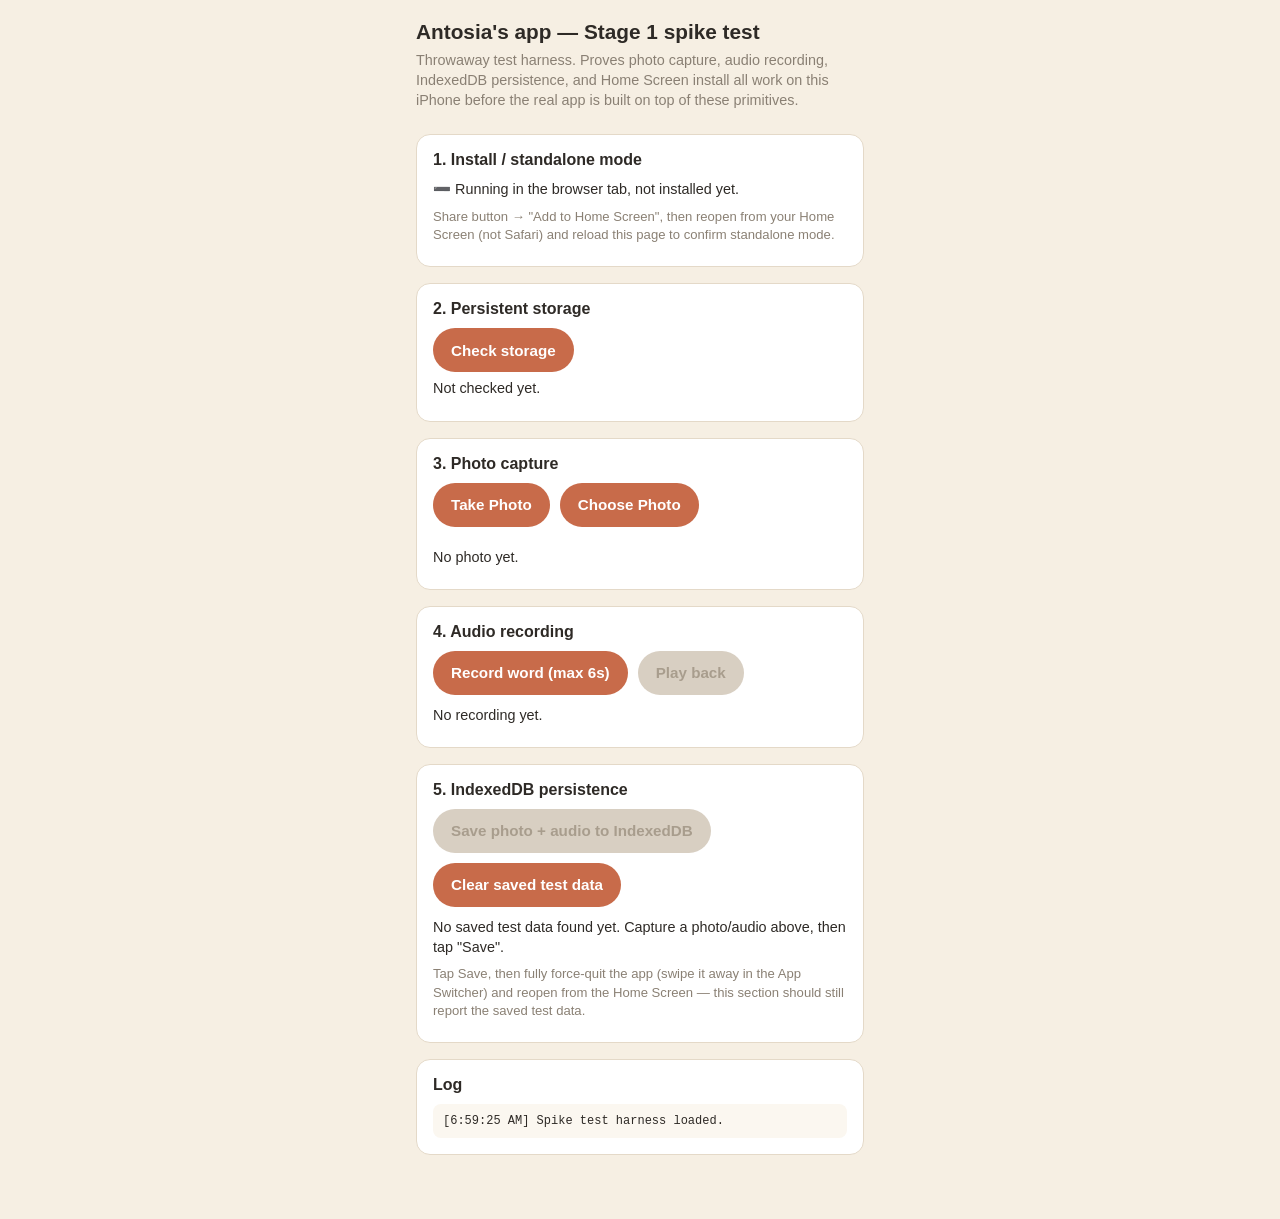
==== commit eb6ee812: "v50: accept iPhone media MIME parameters in backups" ====
--- a/spike.html
+++ b/spike.html
@@ -9,7 +9,7 @@
   <meta name="apple-mobile-web-app-capable" content="yes" />
   <meta name="apple-mobile-web-app-status-bar-style" content="default" />
   <meta name="theme-color" content="#f6efe3" />
-  <link rel="stylesheet" href="./css/app.css?v=49" />
+  <link rel="stylesheet" href="./css/app.css?v=50" />
 </head>
 <body>
   <main class="spike">
@@ -82,6 +82,6 @@
     </section>
   </main>
 
-  <script type="module" src="./js/spike.js?v=49"></script>
+  <script type="module" src="./js/spike.js?v=50"></script>
 </body>
 </html>
